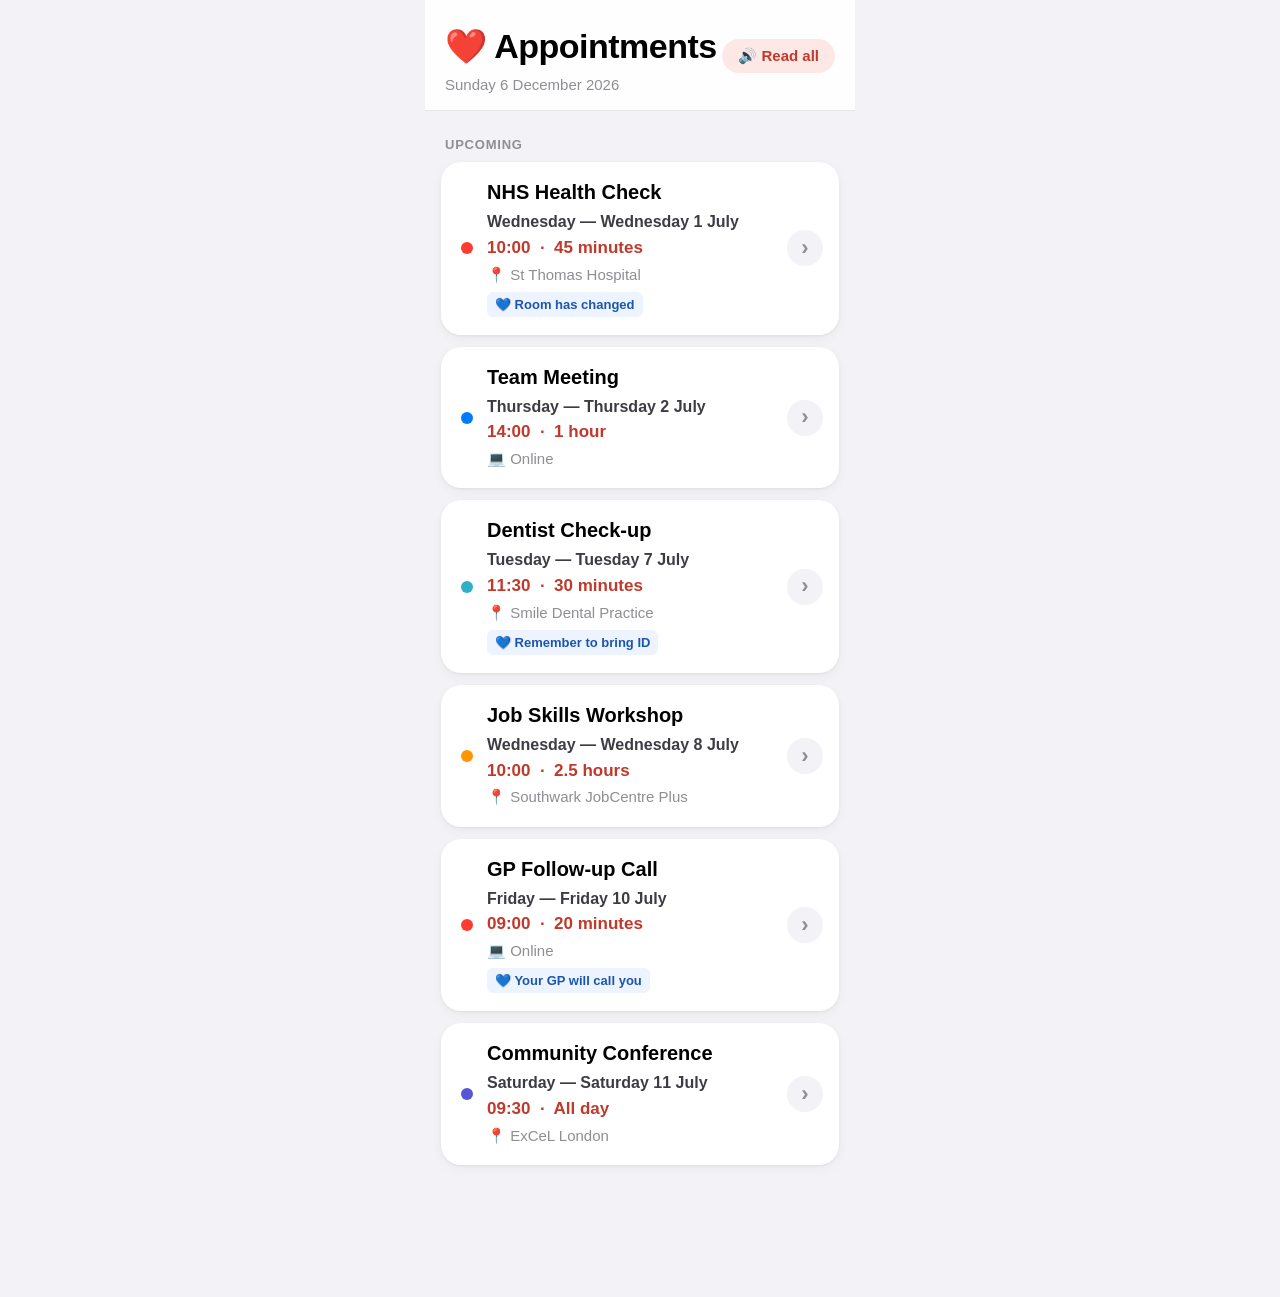
==== appointment-planner/index.html @ 2bb72dc6 "Reorganise into appointment-planner/ subfolder with separate HTML, CSS, JS files" ====
<!DOCTYPE html>
<html lang="en">
<head>
  <meta charset="UTF-8">
  <meta name="viewport" content="width=device-width, initial-scale=1.0, user-scalable=yes">
  <title>My Appointments</title>
  <link rel="stylesheet" href="style.css">
</head>
<body>

<div class="screen active" id="screen-home">
  <div class="navbar">
    <div class="navbar-row">
      <div>
        <div class="navbar-large">❤️ Appointments</div>
        <div class="navbar-date" id="today-date"></div>
      </div>
      <button class="btn-speak-global" id="home-speak-btn" onclick="toggleSpeakHome()">🔊 Read all</button>
    </div>
  </div>
  <div class="section-header">Upcoming</div>
  <div id="events-list"></div>
</div>

<div class="screen" id="screen-detail">
  <div class="navbar">
    <div class="navbar-row">
      <button class="btn-back" onclick="showHome()">‹ Back</button>
      <button class="btn-speak-global" id="detail-speak-btn" onclick="toggleSpeakDetail()">🔊 Read</button>
    </div>
  </div>
  <div id="detail-content"></div>
  <div class="sticky-bottom" id="sticky-cal"></div>
</div>

<script src="procedures.js"></script>
<script src="app.js"></script>
</body>
</html>
---- appointment-planner/style.css ----
:root {
  --accent: #c0392b; --accent-light: #fde8e6;
  --bg: #f2f2f7; --card: #fff; --text: #000;
  --text2: #3c3c43; --text3: #8e8e93; --border: rgba(60,60,67,0.12);
  --green-dark: #1e7e34; --blue: #007aff; --radius: 16px; --radius-lg: 20px;
}
* { box-sizing: border-box; margin: 0; padding: 0; -webkit-tap-highlight-color: transparent; }
body { font-family: -apple-system,"Helvetica Neue",Arial,sans-serif; background: var(--bg); color: var(--text); font-size: 17px; line-height: 1.47; max-width: 430px; margin: 0 auto; min-height: 100vh; padding-bottom: 120px; -webkit-font-smoothing: antialiased; }
.screen { display: none; } .screen.active { display: block; }

.navbar { background: rgba(255,255,255,0.92); backdrop-filter: blur(20px); -webkit-backdrop-filter: blur(20px); border-bottom: 1px solid var(--border); padding: 16px 20px 14px; position: sticky; top: 0; z-index: 200; }
.navbar-row { display: flex; align-items: center; justify-content: space-between; }
.navbar-large { font-size: 34px; font-weight: 700; letter-spacing: -0.5px; margin-top: 6px; }
.navbar-date { font-size: 15px; color: var(--text3); margin-top: 2px; }
.btn-back { background: none; border: none; color: var(--accent); font-size: 17px; font-weight: 500; cursor: pointer; font-family: inherit; padding: 4px 0; }

.btn-speak-global { background: var(--accent-light); border: none; color: var(--accent); border-radius: 20px; padding: 8px 16px; font-size: 15px; font-weight: 600; cursor: pointer; font-family: inherit; }
.btn-speak-global.speaking { background: var(--accent); color: #fff; }

.section-header { font-size: 13px; font-weight: 600; text-transform: uppercase; letter-spacing: 0.06em; color: var(--text3); padding: 24px 20px 8px; }

.event-card { background: var(--card); border-radius: var(--radius-lg); margin: 0 16px 12px; box-shadow: 0 1px 3px rgba(0,0,0,0.06),0 4px 12px rgba(0,0,0,0.04); }
.event-card-inner { padding: 18px 16px 18px 20px; display: flex; align-items: center; gap: 14px; cursor: pointer; }
.event-card-inner:active { background: rgba(0,0,0,0.03); border-radius: var(--radius-lg); }
.event-color-dot { width: 12px; height: 12px; border-radius: 50%; flex-shrink: 0; }
.event-card-text { flex: 1; min-width: 0; }
.event-card-title { font-size: 20px; font-weight: 700; line-height: 1.2; margin-bottom: 6px; }
.event-card-day { font-size: 16px; font-weight: 600; color: var(--text2); margin-bottom: 2px; }
.event-card-time { font-size: 17px; font-weight: 800; color: var(--accent); margin-bottom: 3px; }
.event-card-loc { font-size: 15px; color: var(--text3); }
.event-card-arrow { width: 36px; height: 36px; border-radius: 50%; background: var(--bg); display: flex; align-items: center; justify-content: center; flex-shrink: 0; font-size: 22px; font-weight: 700; color: var(--text3); }
.alert-tag { display: inline-flex; align-items: center; gap: 4px; background: #eef4ff; color: #1a56b0; border-radius: 6px; padding: 3px 8px; font-size: 13px; font-weight: 600; margin-top: 6px; }

.alert-card { background: #f0f6ff; border-radius: var(--radius); margin: 12px 16px 0; padding: 16px 18px; border: 1.5px solid #c0d8ff; }
.alert-card-header { display: flex; align-items: center; justify-content: space-between; margin-bottom: 8px; }
.alert-card-title { font-size: 16px; font-weight: 700; color: #1a56b0; }
.alert-msg { font-size: 17px; font-weight: 500; margin-bottom: 8px; }
.alert-fix { font-size: 16px; color: var(--green-dark); font-weight: 600; }
.cost-badge { display: inline-flex; align-items: center; gap: 5px; background: #f0f6ff; color: #1a56b0; border-radius: 8px; padding: 5px 10px; font-size: 14px; font-weight: 700; margin-bottom: 10px; }
.join-now-btn { display: flex; align-items: center; justify-content: center; gap: 8px; width: 100%; padding: 15px; border-radius: 14px; border: none; font-size: 18px; font-weight: 800; cursor: pointer; font-family: inherit; text-decoration: none; color: #fff; background: #2d8cff; margin-top: 14px; letter-spacing: -0.1px; }

.detail-hero { background: var(--card); padding: 20px 20px 22px; margin: 12px 16px 0; border-radius: var(--radius-lg); box-shadow: 0 1px 3px rgba(0,0,0,0.06); }
.detail-title { font-size: 28px; font-weight: 800; letter-spacing: -0.3px; line-height: 1.15; margin-bottom: 16px; }
.detail-meta-row { display: flex; align-items: baseline; gap: 10px; margin-bottom: 7px; }
.detail-meta-label { font-size: 13px; font-weight: 600; color: var(--text3); width: 52px; flex-shrink: 0; text-transform: uppercase; letter-spacing: 0.04em; }
.detail-meta-value { font-size: 19px; font-weight: 700; }
.detail-meta-value.accent { color: var(--accent); }

.phase-block { background: var(--card); border-radius: var(--radius-lg); margin: 12px 16px 0; overflow: hidden; box-shadow: 0 1px 3px rgba(0,0,0,0.06); }
.phase-header { padding: 16px 18px; display: flex; align-items: center; gap: 14px; cursor: pointer; }
.phase-header:active { background: rgba(0,0,0,0.03); }
.phase-emoji { font-size: 28px; flex-shrink: 0; }
.phase-text { flex: 1; }
.phase-name { font-size: 19px; font-weight: 700; }
.phase-desc { font-size: 14px; color: var(--text3); margin-top: 1px; }
.phase-right { display: flex; align-items: center; gap: 10px; flex-shrink: 0; }
.phase-chevron { font-size: 22px; color: var(--text3); font-weight: 600; transition: transform 0.2s; display: inline-block; }
.phase-chevron.open { transform: rotate(90deg); }
.phase-body { display: none; border-top: 1px solid var(--border); }
.phase-body.open { display: block; }

.sub { padding: 16px 18px; border-bottom: 1px solid var(--border); }
.sub:last-child { border-bottom: none; }
.sub-header { display: flex; align-items: center; justify-content: space-between; margin-bottom: 12px; }
.sub-title { font-size: 13px; font-weight: 600; text-transform: uppercase; letter-spacing: 0.06em; color: var(--text3); }

.btn-speak-sm { background: var(--bg); border: none; color: var(--text2); border-radius: 14px; padding: 6px 12px; font-size: 13px; font-weight: 600; cursor: pointer; font-family: inherit; flex-shrink: 0; }
.btn-speak-sm.speaking { background: var(--accent); color: #fff; }

.tip-box { background: #fff9ec; border-radius: 12px; padding: 13px 15px; font-size: 17px; font-weight: 600; color: #7d5a00; margin-bottom: 14px; display: flex; gap: 10px; align-items: flex-start; }
.tip-icon { font-size: 22px; flex-shrink: 0; }

.transport-seg { display: flex; background: var(--bg); border-radius: 10px; padding: 3px; gap: 2px; margin-bottom: 16px; }
.t-seg-btn { flex: 1; padding: 9px 8px; border-radius: 8px; border: none; background: transparent; font-size: 15px; font-weight: 600; cursor: pointer; font-family: inherit; color: var(--text3); }
.t-seg-btn.active { background: var(--card); color: var(--text); box-shadow: 0 1px 4px rgba(0,0,0,0.1); }
.t-panel { display: none; } .t-panel.active { display: block; }

.route-group { margin-bottom: 16px; } .route-group:last-child { margin-bottom: 0; }
.route-label { font-size: 14px; font-weight: 700; color: var(--text3); text-transform: uppercase; letter-spacing: 0.04em; margin-bottom: 10px; }
.route-step { display: flex; gap: 13px; align-items: flex-start; padding: 10px 0; border-bottom: 1px solid var(--border); }
.route-step:last-child { border-bottom: none; }
.step-num { background: var(--blue); color: #fff; width: 26px; height: 26px; border-radius: 50%; display: flex; align-items: center; justify-content: center; font-size: 13px; font-weight: 700; flex-shrink: 0; margin-top: 2px; }
.step-text { font-size: 17px; line-height: 1.45; }
.route-divider { border: none; border-top: 1px solid var(--border); margin: 14px 0; }

.btn-link { display: flex; align-items: center; justify-content: center; gap: 10px; width: 100%; padding: 16px; border-radius: 14px; border: none; font-size: 17px; font-weight: 700; cursor: pointer; font-family: inherit; margin-bottom: 10px; text-decoration: none; color: #fff; }
.btn-link:last-child { margin-bottom: 0; }
.btn-maps { background: var(--blue); } .btn-uber { background: #000; } .btn-zoom { background: #2d8cff; } .btn-call { background: var(--green-dark); } .btn-gcal { background: var(--green-dark); } .btn-ics { background: var(--text2); }

.check-item { display: flex; gap: 14px; align-items: flex-start; padding: 12px 0; border-bottom: 1px solid var(--border); }
.check-item:last-child { border-bottom: none; }
.check-box { width: 26px; height: 26px; border-radius: 50%; border: 2px solid #c7c7cc; flex-shrink: 0; margin-top: 1px; cursor: pointer; background: #fff; display: flex; align-items: center; justify-content: center; font-size: 14px; transition: all 0.15s; }
.check-box.checked { background: var(--green-dark); border-color: var(--green-dark); color: #fff; }
.check-text { font-size: 17px; line-height: 1.4; font-weight: 500; }
.check-text.done { text-decoration: line-through; color: var(--text3); }

.info-row { display: flex; gap: 13px; align-items: flex-start; padding: 10px 0; border-bottom: 1px solid var(--border); }
.info-row:last-child { border-bottom: none; }
.info-icon { font-size: 22px; flex-shrink: 0; margin-top: 1px; }
.info-label2 { font-size: 13px; font-weight: 600; color: var(--text3); text-transform: uppercase; letter-spacing: 0.04em; margin-bottom: 3px; }
.info-value { font-size: 17px; line-height: 1.45; font-weight: 500; }

.wx-row { display: flex; align-items: center; gap: 16px; margin-bottom: 12px; }
.wx-big { font-size: 52px; } .wx-temp { font-size: 36px; font-weight: 800; letter-spacing: -1px; line-height: 1; }
.wx-desc { font-size: 16px; color: var(--text3); margin-top: 3px; }
.wx-tip { background: #fff9ec; border-radius: 12px; padding: 13px 15px; font-size: 17px; font-weight: 600; color: #7d5a00; }

.photo-scroll { display: flex; gap: 10px; overflow-x: auto; padding-bottom: 8px; -webkit-overflow-scrolling: touch; }
.photo-scroll::-webkit-scrollbar { display: none; }
.venue-photo { width: 220px; height: 140px; object-fit: cover; border-radius: 12px; flex-shrink: 0; background: var(--bg); }
.photo-hint { font-size: 13px; color: var(--text3); margin-top: 6px; }

.join-block { text-align: center; padding: 12px 0; }
.join-icon { font-size: 52px; margin-bottom: 12px; }
.zoom-id-box { font-family: "SF Mono","Courier New",monospace; font-size: 26px; font-weight: 800; letter-spacing: 3px; background: #eaf4fb; color: var(--blue); padding: 13px 20px; border-radius: 12px; margin: 10px 0; display: inline-block; }
.zoom-pw { font-size: 16px; color: var(--text3); margin-bottom: 18px; }

.sticky-bottom { position: fixed; bottom: 0; left: 0; right: 0; max-width: 430px; margin: 0 auto; background: rgba(255,255,255,0.95); backdrop-filter: blur(20px); -webkit-backdrop-filter: blur(20px); border-top: 1px solid var(--border); padding: 12px 16px 24px; z-index: 200; }
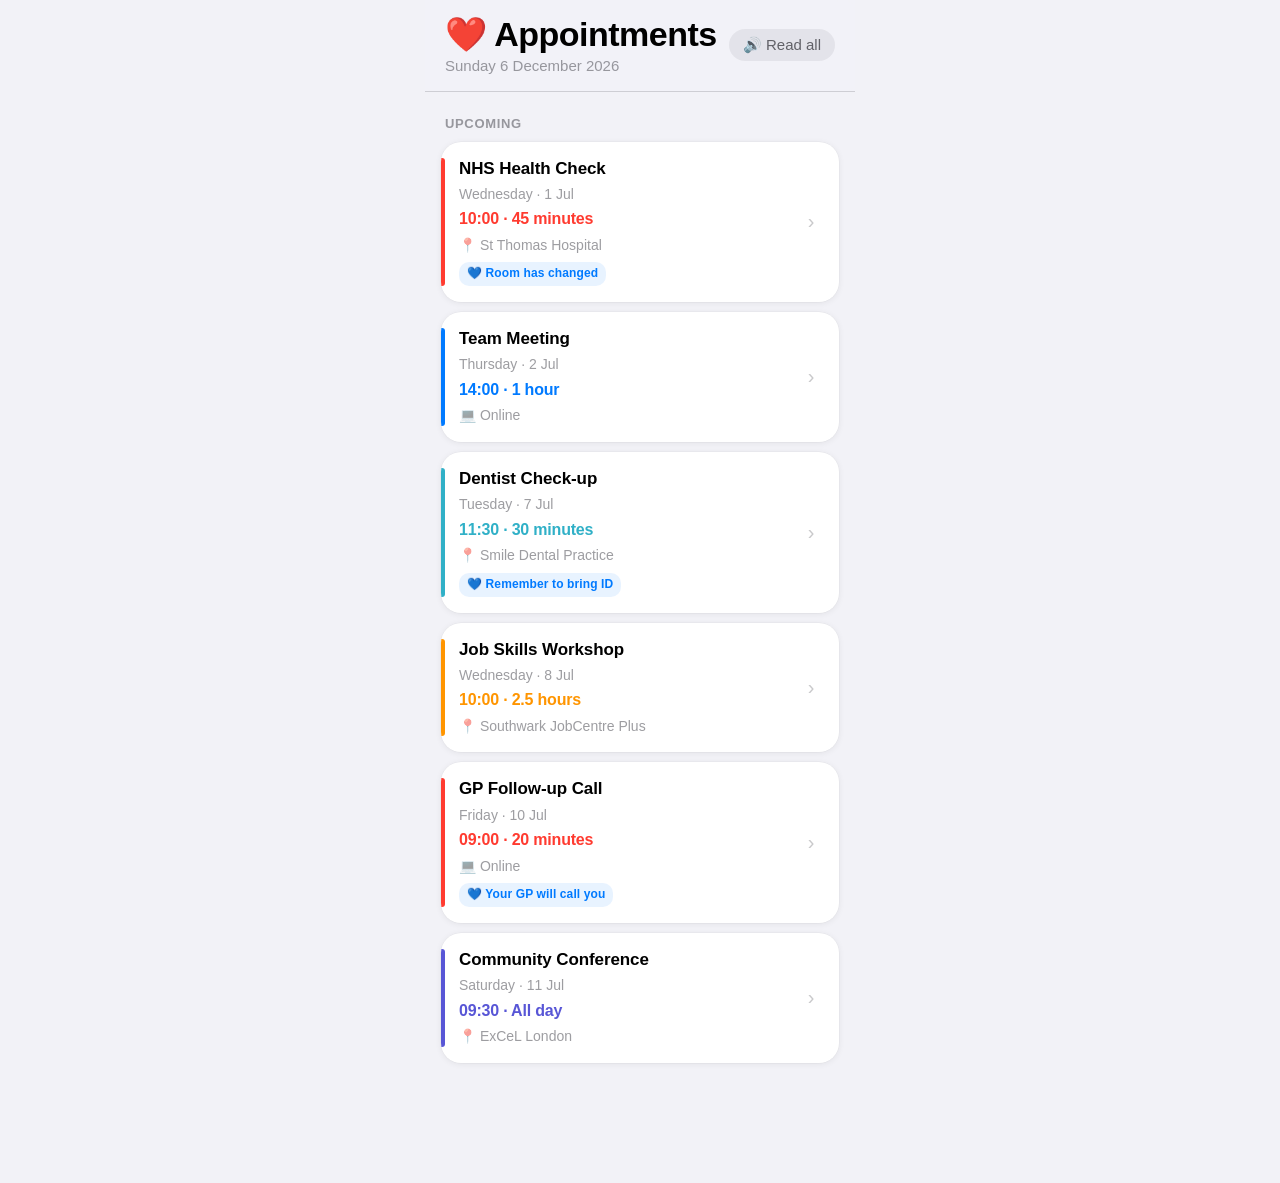
==== commit 2f716611: "Redesign: Apple-style UX with iOS nav transitions, animated accordions, colour-tinted heroes" ====
--- a/appointment-planner/index.html
+++ b/appointment-planner/index.html
@@ -3,34 +3,43 @@
 <head>
   <meta charset="UTF-8">
   <meta name="viewport" content="width=device-width, initial-scale=1.0, user-scalable=yes">
+  <meta name="apple-mobile-web-app-capable" content="yes">
+  <meta name="apple-mobile-web-app-status-bar-style" content="default">
   <title>My Appointments</title>
   <link rel="stylesheet" href="style.css">
 </head>
 <body>
 
-<div class="screen active" id="screen-home">
-  <div class="navbar">
-    <div class="navbar-row">
-      <div>
-        <div class="navbar-large">❤️ Appointments</div>
-        <div class="navbar-date" id="today-date"></div>
+<div id="app">
+
+  <div class="screen active" id="screen-home">
+    <div class="navbar">
+      <div class="navbar-row">
+        <div>
+          <div class="navbar-large">❤️ Appointments</div>
+          <div class="navbar-date" id="today-date"></div>
+        </div>
+        <button class="btn-speak-global" id="home-speak-btn" onclick="toggleSpeakHome()">🔊 Read all</button>
       </div>
-      <button class="btn-speak-global" id="home-speak-btn" onclick="toggleSpeakHome()">🔊 Read all</button>
     </div>
+    <div class="section-header">Upcoming</div>
+    <div id="events-list"></div>
   </div>
-  <div class="section-header">Upcoming</div>
-  <div id="events-list"></div>
-</div>
 
-<div class="screen" id="screen-detail">
-  <div class="navbar">
-    <div class="navbar-row">
-      <button class="btn-back" onclick="showHome()">‹ Back</button>
-      <button class="btn-speak-global" id="detail-speak-btn" onclick="toggleSpeakDetail()">🔊 Read</button>
+  <div class="screen" id="screen-detail">
+    <div class="navbar">
+      <div class="navbar-row">
+        <button class="btn-back" onclick="showHome()">
+          <svg width="10" height="17" viewBox="0 0 10 17" fill="none" style="margin-right:2px"><path d="M8.5 1.5L1.5 8.5L8.5 15.5" stroke="currentColor" stroke-width="2" stroke-linecap="round" stroke-linejoin="round"/></svg>
+          Back
+        </button>
+        <button class="btn-speak-global" id="detail-speak-btn" onclick="toggleSpeakDetail()">🔊 Read all</button>
+      </div>
     </div>
+    <div id="detail-content"></div>
+    <div class="sticky-bottom" id="sticky-cal"></div>
   </div>
-  <div id="detail-content"></div>
-  <div class="sticky-bottom" id="sticky-cal"></div>
+
 </div>
 
 <script src="procedures.js"></script>
--- a/appointment-planner/style.css
+++ b/appointment-planner/style.css
@@ -1,118 +1,649 @@
+/* ─── Design tokens ─── */
 :root {
-  --accent: #c0392b; --accent-light: #fde8e6;
-  --bg: #f2f2f7; --card: #fff; --text: #000;
-  --text2: #3c3c43; --text3: #8e8e93; --border: rgba(60,60,67,0.12);
-  --green-dark: #1e7e34; --blue: #007aff; --radius: 16px; --radius-lg: 20px;
-}
-* { box-sizing: border-box; margin: 0; padding: 0; -webkit-tap-highlight-color: transparent; }
-body { font-family: -apple-system,"Helvetica Neue",Arial,sans-serif; background: var(--bg); color: var(--text); font-size: 17px; line-height: 1.47; max-width: 430px; margin: 0 auto; min-height: 100vh; padding-bottom: 120px; -webkit-font-smoothing: antialiased; }
-.screen { display: none; } .screen.active { display: block; }
-
-.navbar { background: rgba(255,255,255,0.92); backdrop-filter: blur(20px); -webkit-backdrop-filter: blur(20px); border-bottom: 1px solid var(--border); padding: 16px 20px 14px; position: sticky; top: 0; z-index: 200; }
+  --accent:       #ff3b30;
+  --accent-bg:    rgba(255,59,48,0.09);
+  --blue:         #007aff;
+  --blue-bg:      rgba(0,122,255,0.09);
+  --green:        #34c759;
+  --green-dark:   #248a3d;
+  --green-bg:     rgba(52,199,89,0.1);
+  --orange:       #ff9500;
+  --purple:       #5856d6;
+
+  --bg:           #f2f2f7;
+  --card:         #ffffff;
+  --fill:         rgba(120,120,128,0.12);
+  --fill2:        rgba(120,120,128,0.20);
+
+  --label:        #000000;
+  --label2:       rgba(60,60,67,0.78);
+  --label3:       rgba(60,60,67,0.50);
+  --label4:       rgba(60,60,67,0.28);
+
+  --sep:          rgba(60,60,67,0.20);
+  --sep-light:    rgba(60,60,67,0.12);
+
+  --r-sm:         10px;
+  --r:            13px;
+  --r-lg:         16px;
+  --r-xl:         20px;
+  --r-pill:       100px;
+
+  --shadow:       0 2px 16px rgba(0,0,0,0.09), 0 0 0 0.5px rgba(0,0,0,0.05);
+  --shadow-sm:    0 1px 6px rgba(0,0,0,0.07), 0 0 0 0.5px rgba(0,0,0,0.04);
+  --shadow-lift:  0 8px 32px rgba(0,0,0,0.12), 0 0 0 0.5px rgba(0,0,0,0.05);
+
+  --safe-bottom:  env(safe-area-inset-bottom, 0px);
+}
+
+/* ─── Reset ─── */
+*, *::before, *::after {
+  box-sizing: border-box; margin: 0; padding: 0;
+  -webkit-tap-highlight-color: transparent;
+}
+
+body {
+  font-family: -apple-system, "SF Pro Text", "Helvetica Neue", Arial, sans-serif;
+  background: var(--bg);
+  color: var(--label);
+  font-size: 17px;
+  line-height: 1.47;
+  max-width: 430px;
+  margin: 0 auto;
+  min-height: 100vh;
+  -webkit-font-smoothing: antialiased;
+  -moz-osx-font-smoothing: grayscale;
+}
+
+/* ─── Screen system ─── */
+#app {
+  position: relative;
+  overflow: hidden;
+  min-height: 100vh;
+}
+
+.screen {
+  display: none;
+  min-height: 100vh;
+  padding-bottom: calc(110px + var(--safe-bottom));
+  background: var(--bg);
+}
+.screen.active { display: block; }
+
+@keyframes screenIn {
+  from { opacity: 0; transform: translateX(40px); }
+  to   { opacity: 1; transform: translateX(0); }
+}
+@keyframes screenBack {
+  from { opacity: 0; transform: translateX(-20px); }
+  to   { opacity: 1; transform: translateX(0); }
+}
+@keyframes fadeUp {
+  from { opacity: 0; transform: translateY(10px); }
+  to   { opacity: 1; transform: translateY(0); }
+}
+
+#screen-detail.active  { animation: screenIn  0.30s cubic-bezier(0.4,0,0.2,1) both; }
+#screen-home.returning { animation: screenBack 0.26s cubic-bezier(0.4,0,0.2,1) both; }
+
+/* ─── Navbar ─── */
+.navbar {
+  background: rgba(242,242,247,0.88);
+  backdrop-filter: saturate(180%) blur(20px);
+  -webkit-backdrop-filter: saturate(180%) blur(20px);
+  border-bottom: 0.5px solid var(--sep);
+  padding: 12px 20px 14px;
+  position: sticky;
+  top: 0;
+  z-index: 100;
+}
 .navbar-row { display: flex; align-items: center; justify-content: space-between; }
-.navbar-large { font-size: 34px; font-weight: 700; letter-spacing: -0.5px; margin-top: 6px; }
-.navbar-date { font-size: 15px; color: var(--text3); margin-top: 2px; }
-.btn-back { background: none; border: none; color: var(--accent); font-size: 17px; font-weight: 500; cursor: pointer; font-family: inherit; padding: 4px 0; }
-
-.btn-speak-global { background: var(--accent-light); border: none; color: var(--accent); border-radius: 20px; padding: 8px 16px; font-size: 15px; font-weight: 600; cursor: pointer; font-family: inherit; }
-.btn-speak-global.speaking { background: var(--accent); color: #fff; }
-
-.section-header { font-size: 13px; font-weight: 600; text-transform: uppercase; letter-spacing: 0.06em; color: var(--text3); padding: 24px 20px 8px; }
-
-.event-card { background: var(--card); border-radius: var(--radius-lg); margin: 0 16px 12px; box-shadow: 0 1px 3px rgba(0,0,0,0.06),0 4px 12px rgba(0,0,0,0.04); }
-.event-card-inner { padding: 18px 16px 18px 20px; display: flex; align-items: center; gap: 14px; cursor: pointer; }
-.event-card-inner:active { background: rgba(0,0,0,0.03); border-radius: var(--radius-lg); }
-.event-color-dot { width: 12px; height: 12px; border-radius: 50%; flex-shrink: 0; }
+.navbar-large {
+  font-size: 34px;
+  font-weight: 700;
+  letter-spacing: -0.5px;
+  margin-top: 4px;
+  line-height: 1.1;
+}
+.navbar-date { font-size: 15px; color: var(--label3); margin-top: 2px; font-weight: 400; }
+
+.btn-back {
+  background: none; border: none;
+  color: var(--blue);
+  font-size: 17px; font-weight: 400;
+  cursor: pointer; font-family: inherit;
+  padding: 6px 0;
+  display: flex; align-items: center; gap: 4px;
+}
+.btn-back:active { opacity: 0.5; }
+
+/* ─── Global speak button ─── */
+.btn-speak-global {
+  background: var(--fill);
+  border: none;
+  color: var(--label2);
+  border-radius: var(--r-pill);
+  padding: 7px 14px;
+  font-size: 15px;
+  font-weight: 500;
+  cursor: pointer;
+  font-family: inherit;
+  transition: background 0.15s, color 0.15s, transform 0.1s;
+  display: flex; align-items: center; gap: 5px;
+}
+.btn-speak-global:active { transform: scale(0.96); }
+.btn-speak-global.speaking {
+  background: var(--accent);
+  color: #fff;
+}
+
+/* ─── Section header ─── */
+.section-header {
+  font-size: 13px;
+  font-weight: 600;
+  text-transform: uppercase;
+  letter-spacing: 0.05em;
+  color: var(--label3);
+  padding: 22px 20px 8px;
+}
+
+/* ─── Event cards ─── */
+.event-card {
+  background: var(--card);
+  border-radius: var(--r-xl);
+  margin: 0 16px 10px;
+  box-shadow: var(--shadow-sm);
+  overflow: hidden;
+  transition: transform 0.12s ease, box-shadow 0.12s ease;
+}
+.event-card:active {
+  transform: scale(0.98);
+  box-shadow: var(--shadow-sm);
+}
+.event-card-inner {
+  padding: 16px 14px 16px 0;
+  display: flex;
+  align-items: stretch;
+  gap: 0;
+  cursor: pointer;
+}
+.event-accent-bar {
+  width: 4px;
+  border-radius: 0 3px 3px 0;
+  flex-shrink: 0;
+  margin-right: 14px;
+  background: var(--accent);
+  min-height: 100%;
+}
 .event-card-text { flex: 1; min-width: 0; }
-.event-card-title { font-size: 20px; font-weight: 700; line-height: 1.2; margin-bottom: 6px; }
-.event-card-day { font-size: 16px; font-weight: 600; color: var(--text2); margin-bottom: 2px; }
-.event-card-time { font-size: 17px; font-weight: 800; color: var(--accent); margin-bottom: 3px; }
-.event-card-loc { font-size: 15px; color: var(--text3); }
-.event-card-arrow { width: 36px; height: 36px; border-radius: 50%; background: var(--bg); display: flex; align-items: center; justify-content: center; flex-shrink: 0; font-size: 22px; font-weight: 700; color: var(--text3); }
-.alert-tag { display: inline-flex; align-items: center; gap: 4px; background: #eef4ff; color: #1a56b0; border-radius: 6px; padding: 3px 8px; font-size: 13px; font-weight: 600; margin-top: 6px; }
-
-.alert-card { background: #f0f6ff; border-radius: var(--radius); margin: 12px 16px 0; padding: 16px 18px; border: 1.5px solid #c0d8ff; }
-.alert-card-header { display: flex; align-items: center; justify-content: space-between; margin-bottom: 8px; }
-.alert-card-title { font-size: 16px; font-weight: 700; color: #1a56b0; }
-.alert-msg { font-size: 17px; font-weight: 500; margin-bottom: 8px; }
-.alert-fix { font-size: 16px; color: var(--green-dark); font-weight: 600; }
-.cost-badge { display: inline-flex; align-items: center; gap: 5px; background: #f0f6ff; color: #1a56b0; border-radius: 8px; padding: 5px 10px; font-size: 14px; font-weight: 700; margin-bottom: 10px; }
-.join-now-btn { display: flex; align-items: center; justify-content: center; gap: 8px; width: 100%; padding: 15px; border-radius: 14px; border: none; font-size: 18px; font-weight: 800; cursor: pointer; font-family: inherit; text-decoration: none; color: #fff; background: #2d8cff; margin-top: 14px; letter-spacing: -0.1px; }
-
-.detail-hero { background: var(--card); padding: 20px 20px 22px; margin: 12px 16px 0; border-radius: var(--radius-lg); box-shadow: 0 1px 3px rgba(0,0,0,0.06); }
-.detail-title { font-size: 28px; font-weight: 800; letter-spacing: -0.3px; line-height: 1.15; margin-bottom: 16px; }
-.detail-meta-row { display: flex; align-items: baseline; gap: 10px; margin-bottom: 7px; }
-.detail-meta-label { font-size: 13px; font-weight: 600; color: var(--text3); width: 52px; flex-shrink: 0; text-transform: uppercase; letter-spacing: 0.04em; }
-.detail-meta-value { font-size: 19px; font-weight: 700; }
-.detail-meta-value.accent { color: var(--accent); }
-
-.phase-block { background: var(--card); border-radius: var(--radius-lg); margin: 12px 16px 0; overflow: hidden; box-shadow: 0 1px 3px rgba(0,0,0,0.06); }
-.phase-header { padding: 16px 18px; display: flex; align-items: center; gap: 14px; cursor: pointer; }
-.phase-header:active { background: rgba(0,0,0,0.03); }
-.phase-emoji { font-size: 28px; flex-shrink: 0; }
+.event-card-title {
+  font-size: 17px;
+  font-weight: 600;
+  line-height: 1.25;
+  margin-bottom: 5px;
+  letter-spacing: -0.1px;
+}
+.event-card-day {
+  font-size: 14px;
+  font-weight: 400;
+  color: var(--label3);
+  margin-bottom: 3px;
+}
+.event-card-time {
+  font-size: 16px;
+  font-weight: 700;
+  color: var(--accent);
+  margin-bottom: 4px;
+  letter-spacing: -0.2px;
+}
+.event-card-loc {
+  font-size: 14px;
+  color: var(--label3);
+  font-weight: 400;
+}
+.event-card-arrow {
+  width: 28px;
+  display: flex;
+  align-items: center;
+  justify-content: center;
+  flex-shrink: 0;
+  color: var(--label4);
+  font-size: 20px;
+  font-weight: 300;
+}
+
+/* ─── Alert tag on card ─── */
+.alert-tag {
+  display: inline-flex;
+  align-items: center;
+  gap: 4px;
+  background: var(--blue-bg);
+  color: var(--blue);
+  border-radius: var(--r-sm);
+  padding: 3px 8px;
+  font-size: 12px;
+  font-weight: 600;
+  margin-top: 7px;
+  letter-spacing: 0.01em;
+}
+
+/* ─── Alert card on detail ─── */
+.alert-card {
+  background: var(--blue-bg);
+  border-radius: var(--r-lg);
+  margin: 12px 16px 0;
+  padding: 14px 16px;
+  border: 0.5px solid rgba(0,122,255,0.25);
+}
+.alert-card-header {
+  display: flex;
+  align-items: center;
+  justify-content: space-between;
+  margin-bottom: 6px;
+}
+.alert-card-title { font-size: 14px; font-weight: 700; color: var(--blue); }
+.alert-msg { font-size: 15px; font-weight: 400; color: var(--label2); margin-bottom: 6px; line-height: 1.4; }
+.alert-fix { font-size: 15px; color: var(--green-dark); font-weight: 600; }
+
+/* ─── Detail hero ─── */
+.detail-hero {
+  background: var(--card);
+  padding: 20px 18px 20px;
+  margin: 12px 16px 0;
+  border-radius: var(--r-xl);
+  box-shadow: var(--shadow-sm);
+  position: relative;
+  overflow: hidden;
+}
+.detail-hero-tint {
+  position: absolute;
+  inset: 0;
+  opacity: 0.06;
+  pointer-events: none;
+}
+.detail-title {
+  font-size: 26px;
+  font-weight: 700;
+  letter-spacing: -0.4px;
+  line-height: 1.15;
+  margin-bottom: 14px;
+  position: relative;
+}
+.detail-meta {
+  display: flex;
+  flex-direction: column;
+  gap: 5px;
+  margin-bottom: 2px;
+  position: relative;
+}
+.detail-meta-row { display: flex; align-items: center; gap: 8px; }
+.detail-meta-icon { font-size: 16px; width: 22px; flex-shrink: 0; text-align: center; }
+.detail-meta-text { font-size: 17px; font-weight: 600; }
+.detail-meta-text.accent { color: var(--accent); }
+.detail-meta-sub { font-size: 15px; color: var(--label3); font-weight: 400; }
+
+/* ─── Join button ─── */
+.join-now-btn {
+  display: flex;
+  align-items: center;
+  justify-content: center;
+  gap: 8px;
+  width: 100%;
+  padding: 14px;
+  border-radius: var(--r-lg);
+  border: none;
+  font-size: 17px;
+  font-weight: 700;
+  cursor: pointer;
+  font-family: inherit;
+  text-decoration: none;
+  color: #fff;
+  background: var(--blue);
+  margin-top: 14px;
+  letter-spacing: -0.1px;
+  position: relative;
+  transition: transform 0.12s, opacity 0.12s;
+}
+.join-now-btn:active { transform: scale(0.97); opacity: 0.88; }
+
+/* ─── Phase blocks ─── */
+.phase-block {
+  background: var(--card);
+  border-radius: var(--r-xl);
+  margin: 10px 16px 0;
+  overflow: hidden;
+  box-shadow: var(--shadow-sm);
+}
+.phase-header {
+  padding: 15px 16px;
+  display: flex;
+  align-items: center;
+  gap: 12px;
+  cursor: pointer;
+  -webkit-user-select: none; user-select: none;
+}
+.phase-header:active { background: var(--fill); }
+.phase-emoji { font-size: 26px; flex-shrink: 0; }
 .phase-text { flex: 1; }
-.phase-name { font-size: 19px; font-weight: 700; }
-.phase-desc { font-size: 14px; color: var(--text3); margin-top: 1px; }
-.phase-right { display: flex; align-items: center; gap: 10px; flex-shrink: 0; }
-.phase-chevron { font-size: 22px; color: var(--text3); font-weight: 600; transition: transform 0.2s; display: inline-block; }
+.phase-name { font-size: 17px; font-weight: 600; letter-spacing: -0.1px; }
+.phase-desc { font-size: 13px; color: var(--label3); margin-top: 1px; }
+.phase-right { display: flex; align-items: center; gap: 8px; flex-shrink: 0; }
+
+.phase-chevron {
+  font-size: 14px;
+  color: var(--label4);
+  font-weight: 600;
+  width: 20px; height: 20px;
+  display: flex; align-items: center; justify-content: center;
+  border-radius: 50%;
+  background: var(--fill);
+  transition: transform 0.22s cubic-bezier(0.4,0,0.2,1);
+}
+.phase-chevron svg { display: block; }
 .phase-chevron.open { transform: rotate(90deg); }
-.phase-body { display: none; border-top: 1px solid var(--border); }
-.phase-body.open { display: block; }
-
-.sub { padding: 16px 18px; border-bottom: 1px solid var(--border); }
+
+.phase-body {
+  overflow: hidden;
+  max-height: 0;
+  transition: max-height 0.32s cubic-bezier(0.4,0,0.2,1);
+  border-top: 0px solid var(--sep-light);
+}
+.phase-body.open {
+  max-height: 2400px;
+  border-top: 0.5px solid var(--sep-light);
+}
+
+/* ─── Sub sections ─── */
+.sub { padding: 16px 18px; border-bottom: 0.5px solid var(--sep-light); }
 .sub:last-child { border-bottom: none; }
-.sub-header { display: flex; align-items: center; justify-content: space-between; margin-bottom: 12px; }
-.sub-title { font-size: 13px; font-weight: 600; text-transform: uppercase; letter-spacing: 0.06em; color: var(--text3); }
-
-.btn-speak-sm { background: var(--bg); border: none; color: var(--text2); border-radius: 14px; padding: 6px 12px; font-size: 13px; font-weight: 600; cursor: pointer; font-family: inherit; flex-shrink: 0; }
+.sub-header {
+  display: flex;
+  align-items: center;
+  justify-content: space-between;
+  margin-bottom: 12px;
+}
+.sub-title {
+  font-size: 12px;
+  font-weight: 600;
+  text-transform: uppercase;
+  letter-spacing: 0.06em;
+  color: var(--label3);
+}
+
+/* ─── Small speak button ─── */
+.btn-speak-sm {
+  background: var(--fill);
+  border: none;
+  color: var(--label3);
+  border-radius: var(--r-pill);
+  padding: 5px 10px;
+  font-size: 12px;
+  font-weight: 600;
+  cursor: pointer;
+  font-family: inherit;
+  flex-shrink: 0;
+  transition: background 0.12s, color 0.12s, transform 0.1s;
+  display: flex; align-items: center; gap: 3px;
+}
+.btn-speak-sm:active { transform: scale(0.94); }
 .btn-speak-sm.speaking { background: var(--accent); color: #fff; }
 
-.tip-box { background: #fff9ec; border-radius: 12px; padding: 13px 15px; font-size: 17px; font-weight: 600; color: #7d5a00; margin-bottom: 14px; display: flex; gap: 10px; align-items: flex-start; }
-.tip-icon { font-size: 22px; flex-shrink: 0; }
-
-.transport-seg { display: flex; background: var(--bg); border-radius: 10px; padding: 3px; gap: 2px; margin-bottom: 16px; }
-.t-seg-btn { flex: 1; padding: 9px 8px; border-radius: 8px; border: none; background: transparent; font-size: 15px; font-weight: 600; cursor: pointer; font-family: inherit; color: var(--text3); }
-.t-seg-btn.active { background: var(--card); color: var(--text); box-shadow: 0 1px 4px rgba(0,0,0,0.1); }
-.t-panel { display: none; } .t-panel.active { display: block; }
-
-.route-group { margin-bottom: 16px; } .route-group:last-child { margin-bottom: 0; }
-.route-label { font-size: 14px; font-weight: 700; color: var(--text3); text-transform: uppercase; letter-spacing: 0.04em; margin-bottom: 10px; }
-.route-step { display: flex; gap: 13px; align-items: flex-start; padding: 10px 0; border-bottom: 1px solid var(--border); }
+/* ─── Journey tip ─── */
+.tip-box {
+  background: rgba(255,149,0,0.1);
+  border-radius: var(--r);
+  padding: 13px 14px;
+  font-size: 16px;
+  font-weight: 500;
+  color: #7d4e00;
+  margin-bottom: 14px;
+  display: flex;
+  gap: 10px;
+  align-items: flex-start;
+  line-height: 1.4;
+}
+.tip-icon { font-size: 20px; flex-shrink: 0; margin-top: 1px; }
+
+/* ─── Transport segmented control ─── */
+.transport-seg {
+  display: flex;
+  background: var(--fill);
+  border-radius: var(--r-sm);
+  padding: 2px;
+  gap: 2px;
+  margin-bottom: 16px;
+}
+.t-seg-btn {
+  flex: 1;
+  padding: 8px 6px;
+  border-radius: calc(var(--r-sm) - 2px);
+  border: none;
+  background: transparent;
+  font-size: 14px;
+  font-weight: 600;
+  cursor: pointer;
+  font-family: inherit;
+  color: var(--label3);
+  transition: background 0.18s, color 0.18s, box-shadow 0.18s;
+}
+.t-seg-btn.active {
+  background: var(--card);
+  color: var(--label);
+  box-shadow: 0 1px 4px rgba(0,0,0,0.12), 0 0 0 0.5px rgba(0,0,0,0.06);
+}
+.t-panel { display: none; }
+.t-panel.active { display: block; }
+
+/* ─── Route steps ─── */
+.route-group { margin-bottom: 18px; }
+.route-group:last-child { margin-bottom: 0; }
+.route-label {
+  font-size: 13px;
+  font-weight: 700;
+  color: var(--label3);
+  text-transform: uppercase;
+  letter-spacing: 0.05em;
+  margin-bottom: 10px;
+}
+.route-step {
+  display: flex;
+  gap: 12px;
+  align-items: flex-start;
+  padding: 9px 0;
+  border-bottom: 0.5px solid var(--sep-light);
+}
 .route-step:last-child { border-bottom: none; }
-.step-num { background: var(--blue); color: #fff; width: 26px; height: 26px; border-radius: 50%; display: flex; align-items: center; justify-content: center; font-size: 13px; font-weight: 700; flex-shrink: 0; margin-top: 2px; }
-.step-text { font-size: 17px; line-height: 1.45; }
-.route-divider { border: none; border-top: 1px solid var(--border); margin: 14px 0; }
-
-.btn-link { display: flex; align-items: center; justify-content: center; gap: 10px; width: 100%; padding: 16px; border-radius: 14px; border: none; font-size: 17px; font-weight: 700; cursor: pointer; font-family: inherit; margin-bottom: 10px; text-decoration: none; color: #fff; }
+.step-num {
+  background: var(--blue);
+  color: #fff;
+  width: 24px; height: 24px;
+  border-radius: 50%;
+  display: flex; align-items: center; justify-content: center;
+  font-size: 12px; font-weight: 700;
+  flex-shrink: 0; margin-top: 2px;
+}
+.step-text { font-size: 16px; line-height: 1.45; color: var(--label2); }
+.route-divider { border: none; border-top: 0.5px solid var(--sep); margin: 14px 0; }
+
+/* ─── Cost badge ─── */
+.cost-badge {
+  display: inline-flex;
+  align-items: center;
+  gap: 5px;
+  background: var(--blue-bg);
+  color: var(--blue);
+  border-radius: var(--r-sm);
+  padding: 5px 10px;
+  font-size: 13px;
+  font-weight: 700;
+  margin-bottom: 10px;
+}
+
+/* ─── Link buttons ─── */
+.btn-link {
+  display: flex;
+  align-items: center;
+  justify-content: center;
+  gap: 9px;
+  width: 100%;
+  padding: 15px;
+  border-radius: var(--r-lg);
+  border: none;
+  font-size: 16px;
+  font-weight: 700;
+  cursor: pointer;
+  font-family: inherit;
+  margin-bottom: 9px;
+  text-decoration: none;
+  color: #fff;
+  letter-spacing: -0.1px;
+  transition: transform 0.12s, opacity 0.12s;
+}
 .btn-link:last-child { margin-bottom: 0; }
-.btn-maps { background: var(--blue); } .btn-uber { background: #000; } .btn-zoom { background: #2d8cff; } .btn-call { background: var(--green-dark); } .btn-gcal { background: var(--green-dark); } .btn-ics { background: var(--text2); }
-
-.check-item { display: flex; gap: 14px; align-items: flex-start; padding: 12px 0; border-bottom: 1px solid var(--border); }
+.btn-link:active { transform: scale(0.97); opacity: 0.88; }
+.btn-maps { background: var(--blue); }
+.btn-uber { background: #000; }
+.btn-zoom { background: #2d8cff; }
+.btn-call { background: var(--green-dark); }
+.btn-gcal { background: var(--green-dark); }
+.btn-ics  { background: var(--label2); }
+
+/* ─── Check items ─── */
+.check-item {
+  display: flex;
+  gap: 13px;
+  align-items: flex-start;
+  padding: 11px 0;
+  border-bottom: 0.5px solid var(--sep-light);
+}
 .check-item:last-child { border-bottom: none; }
-.check-box { width: 26px; height: 26px; border-radius: 50%; border: 2px solid #c7c7cc; flex-shrink: 0; margin-top: 1px; cursor: pointer; background: #fff; display: flex; align-items: center; justify-content: center; font-size: 14px; transition: all 0.15s; }
-.check-box.checked { background: var(--green-dark); border-color: var(--green-dark); color: #fff; }
-.check-text { font-size: 17px; line-height: 1.4; font-weight: 500; }
-.check-text.done { text-decoration: line-through; color: var(--text3); }
-
-.info-row { display: flex; gap: 13px; align-items: flex-start; padding: 10px 0; border-bottom: 1px solid var(--border); }
+.check-box {
+  width: 24px; height: 24px;
+  border-radius: 50%;
+  border: 1.5px solid var(--label4);
+  flex-shrink: 0; margin-top: 2px;
+  cursor: pointer;
+  background: var(--card);
+  display: flex; align-items: center; justify-content: center;
+  font-size: 13px;
+  transition: background 0.18s, border-color 0.18s, transform 0.15s;
+}
+.check-box:active { transform: scale(0.88); }
+.check-box.checked {
+  background: var(--green);
+  border-color: var(--green);
+  color: #fff;
+}
+.check-text { font-size: 16px; line-height: 1.4; font-weight: 400; padding-top: 2px; }
+.check-text.done { text-decoration: line-through; color: var(--label3); }
+
+/* ─── Info rows ─── */
+.info-row {
+  display: flex;
+  gap: 12px;
+  align-items: flex-start;
+  padding: 10px 0;
+  border-bottom: 0.5px solid var(--sep-light);
+}
 .info-row:last-child { border-bottom: none; }
-.info-icon { font-size: 22px; flex-shrink: 0; margin-top: 1px; }
-.info-label2 { font-size: 13px; font-weight: 600; color: var(--text3); text-transform: uppercase; letter-spacing: 0.04em; margin-bottom: 3px; }
-.info-value { font-size: 17px; line-height: 1.45; font-weight: 500; }
-
-.wx-row { display: flex; align-items: center; gap: 16px; margin-bottom: 12px; }
-.wx-big { font-size: 52px; } .wx-temp { font-size: 36px; font-weight: 800; letter-spacing: -1px; line-height: 1; }
-.wx-desc { font-size: 16px; color: var(--text3); margin-top: 3px; }
-.wx-tip { background: #fff9ec; border-radius: 12px; padding: 13px 15px; font-size: 17px; font-weight: 600; color: #7d5a00; }
-
-.photo-scroll { display: flex; gap: 10px; overflow-x: auto; padding-bottom: 8px; -webkit-overflow-scrolling: touch; }
+.info-icon { font-size: 20px; flex-shrink: 0; margin-top: 1px; width: 26px; text-align: center; }
+.info-label2 {
+  font-size: 12px;
+  font-weight: 600;
+  color: var(--label3);
+  text-transform: uppercase;
+  letter-spacing: 0.05em;
+  margin-bottom: 3px;
+}
+.info-value { font-size: 16px; line-height: 1.45; font-weight: 400; color: var(--label2); }
+
+/* ─── Weather ─── */
+.wx-row { display: flex; align-items: center; gap: 14px; margin-bottom: 10px; }
+.wx-big { font-size: 48px; line-height: 1; }
+.wx-temp { font-size: 34px; font-weight: 700; letter-spacing: -1px; line-height: 1; }
+.wx-desc { font-size: 15px; color: var(--label3); margin-top: 4px; }
+.wx-tip {
+  background: rgba(255,149,0,0.1);
+  border-radius: var(--r);
+  padding: 12px 14px;
+  font-size: 15px;
+  font-weight: 500;
+  color: #7d4e00;
+  line-height: 1.4;
+}
+
+/* ─── Venue photos ─── */
+.photo-scroll {
+  display: flex;
+  gap: 10px;
+  overflow-x: auto;
+  padding-bottom: 4px;
+  -webkit-overflow-scrolling: touch;
+  scroll-snap-type: x mandatory;
+}
 .photo-scroll::-webkit-scrollbar { display: none; }
-.venue-photo { width: 220px; height: 140px; object-fit: cover; border-radius: 12px; flex-shrink: 0; background: var(--bg); }
-.photo-hint { font-size: 13px; color: var(--text3); margin-top: 6px; }
-
-.join-block { text-align: center; padding: 12px 0; }
-.join-icon { font-size: 52px; margin-bottom: 12px; }
-.zoom-id-box { font-family: "SF Mono","Courier New",monospace; font-size: 26px; font-weight: 800; letter-spacing: 3px; background: #eaf4fb; color: var(--blue); padding: 13px 20px; border-radius: 12px; margin: 10px 0; display: inline-block; }
-.zoom-pw { font-size: 16px; color: var(--text3); margin-bottom: 18px; }
-
-.sticky-bottom { position: fixed; bottom: 0; left: 0; right: 0; max-width: 430px; margin: 0 auto; background: rgba(255,255,255,0.95); backdrop-filter: blur(20px); -webkit-backdrop-filter: blur(20px); border-top: 1px solid var(--border); padding: 12px 16px 24px; z-index: 200; }
+.venue-photo {
+  width: 200px;
+  height: 130px;
+  object-fit: cover;
+  border-radius: var(--r);
+  flex-shrink: 0;
+  background: var(--fill);
+  scroll-snap-align: start;
+}
+.photo-caption { font-size: 12px; color: var(--label3); margin-top: 6px; }
+
+/* ─── Online join block ─── */
+.join-block { text-align: center; padding: 8px 0 4px; }
+.join-icon { font-size: 44px; margin-bottom: 10px; }
+.zoom-id-box {
+  font-family: "SF Mono","Courier New",monospace;
+  font-size: 24px;
+  font-weight: 800;
+  letter-spacing: 3px;
+  background: var(--blue-bg);
+  color: var(--blue);
+  padding: 12px 20px;
+  border-radius: var(--r);
+  margin: 8px 0;
+  display: inline-block;
+}
+.zoom-pw { font-size: 15px; color: var(--label3); margin-bottom: 16px; }
+
+/* ─── Sticky bottom ─── */
+.sticky-bottom {
+  position: fixed;
+  bottom: 0; left: 0; right: 0;
+  max-width: 430px;
+  margin: 0 auto;
+  background: rgba(242,242,247,0.92);
+  backdrop-filter: saturate(180%) blur(20px);
+  -webkit-backdrop-filter: saturate(180%) blur(20px);
+  border-top: 0.5px solid var(--sep);
+  padding: 12px 16px;
+  padding-bottom: calc(12px + var(--safe-bottom));
+  z-index: 100;
+  display: flex;
+  gap: 10px;
+}
+.sticky-btn {
+  flex: 1;
+  display: flex;
+  align-items: center;
+  justify-content: center;
+  gap: 7px;
+  padding: 13px 8px;
+  border-radius: var(--r-lg);
+  border: none;
+  font-size: 15px;
+  font-weight: 700;
+  cursor: pointer;
+  font-family: inherit;
+  text-decoration: none;
+  color: #fff;
+  letter-spacing: -0.1px;
+  transition: transform 0.12s, opacity 0.12s;
+}
+.sticky-btn:active { transform: scale(0.96); opacity: 0.88; }
+.sticky-btn-gcal { background: var(--green-dark); }
+.sticky-btn-ics  { background: var(--blue); }
